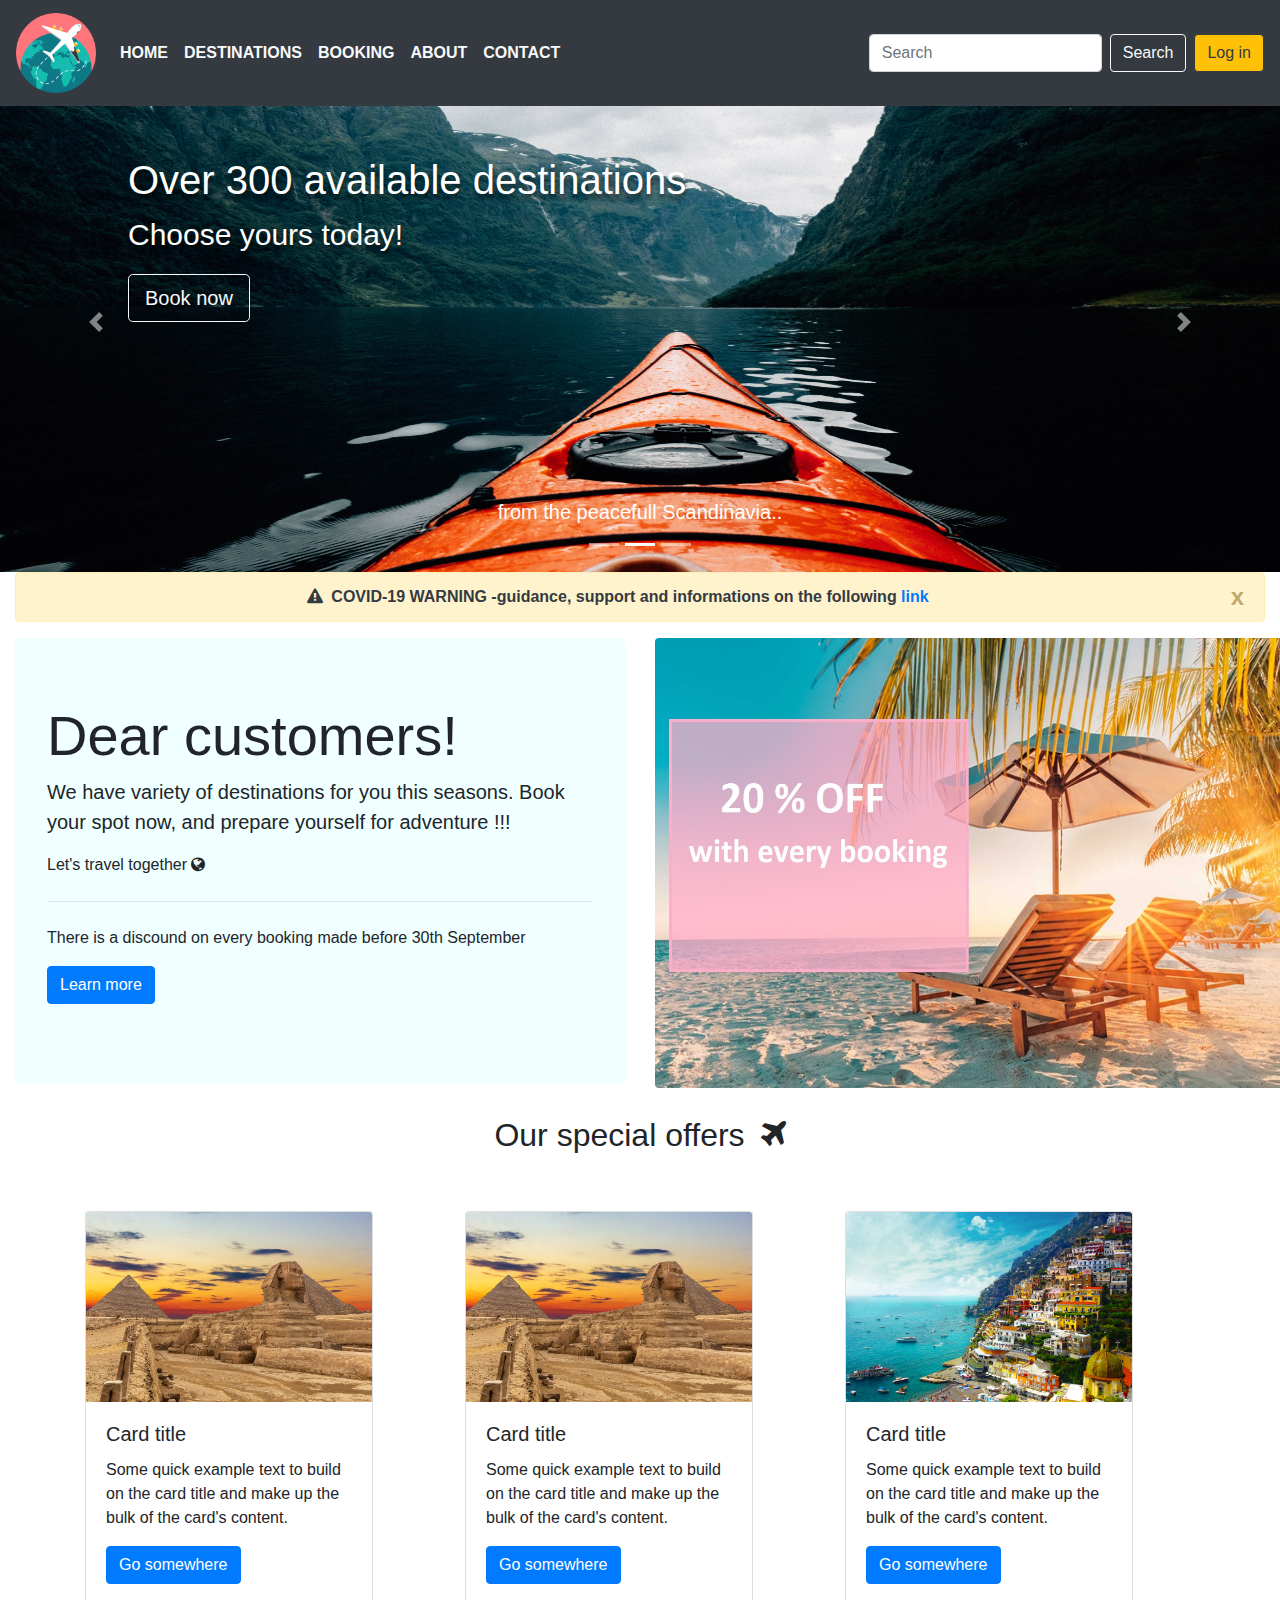
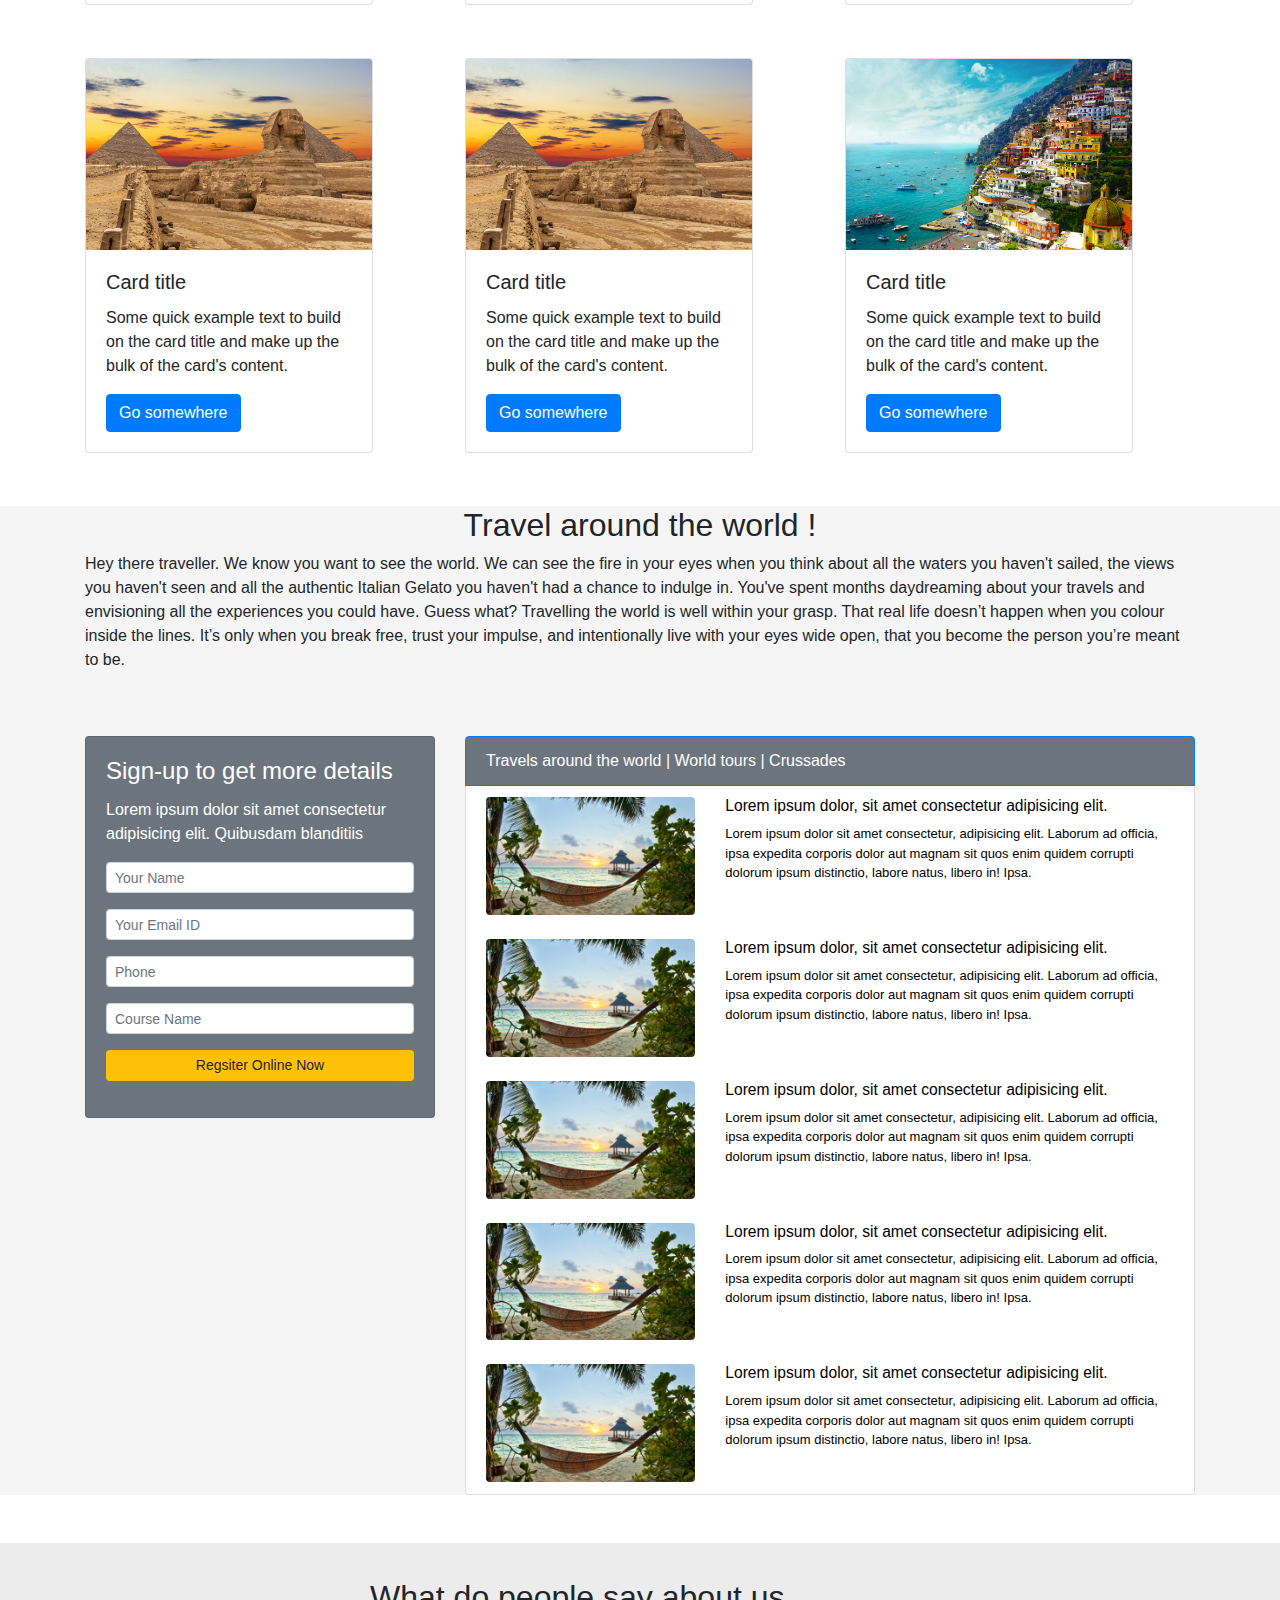
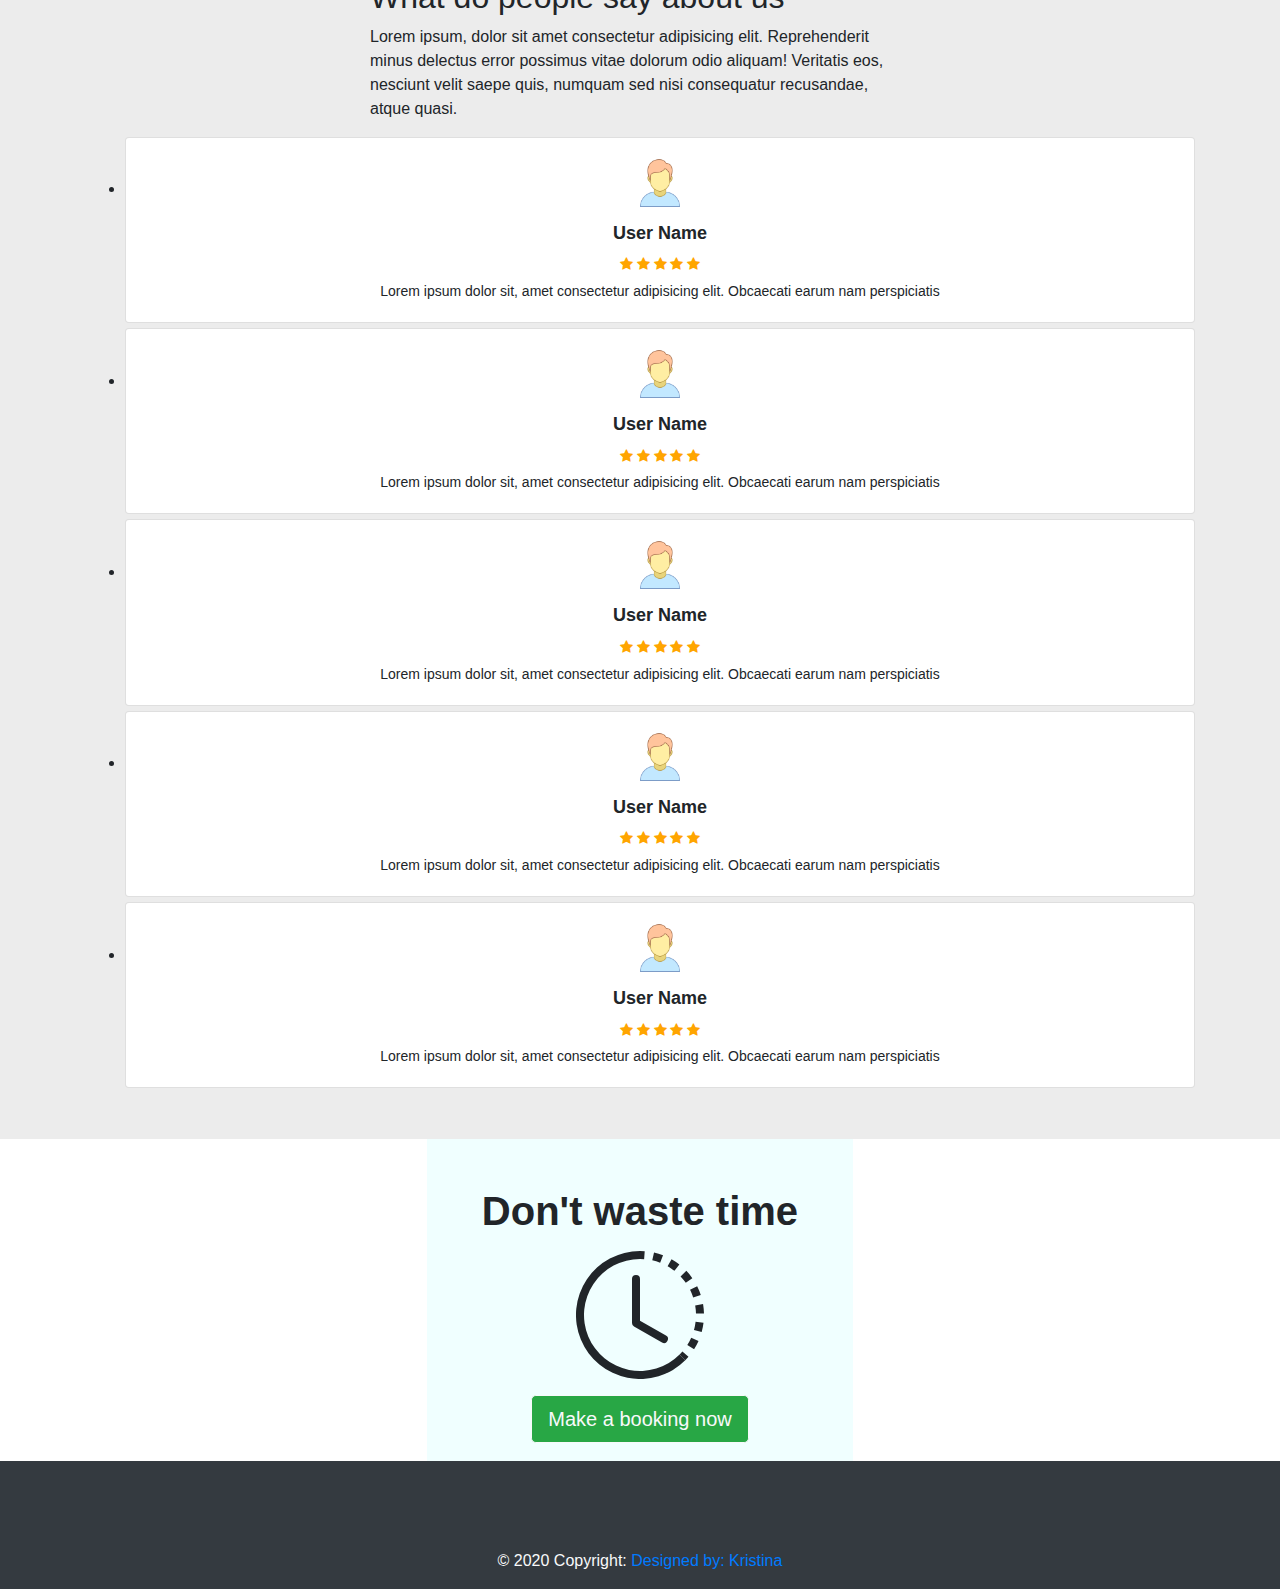
==== index.html @ 9113cfde "Initial commit" ====
<!DOCTYPE html>
<html lang="en">
<head>
<meta charset="utf-8">
<meta name="viewport" content="width=device-width, initial-scale=1">
<title>Bootstrap application</title>

<link rel="stylesheet" href="css/bootstrap.min.css">
<link rel="stylesheet" href="css/mystyle.css">
<link rel="stylesheet" href="https://cdnjs.cloudflare.com/ajax/libs/lightslider/1.1.6/css/lightslider.min.css">

<script src="https://ajax.googleapis.com/ajax/libs/jquery/3.5.1/jquery.min.js"></script>
<link rel="stylesheet" href="https://stackpath.bootstrapcdn.com/bootstrap/4.5.2/css/bootstrap.min.css" integrity="sha384-JcKb8q3iqJ61gNV9KGb8thSsNjpSL0n8PARn9HuZOnIxN0hoP+VmmDGMN5t9UJ0Z" crossorigin="anonymous">
<link href="font-awesome/css/font-awesome.min.css" rel="stylesheet" type="text/css">
<link rel="stylesheet" href="https://cdnjs.cloudflare.com/ajax/libs/font-awesome/4.7.0/css/font-awesome.min.css">
</head>
<body>

    <nav class="navbar  bg-dark navbar-expand-lg mb-5 fixed-top navbar-light ">
        <button class="navbar-toggler bg-secondary" type="button" data-toggle="collapse" data-target="#navbarTogglerDemo01" aria-controls="navbarTogglerDemo01" aria-expanded="false" aria-label="Toggle navigation">
          <span class="navbar-toggler-icon"></span>
        </button>
        <div class="collapse navbar-collapse" id="navbarTogglerDemo01">
          <a class="navbar-brand" href="#"><img src="img/travel.png" alt ="star" class="logo"></a>
          <ul class="navbar-nav mr-auto mt-2 mt-lg-0">
            <li class="nav-item active">
              <a class="nav-link text-light font-weight-bold " href="#">HOME <span class="sr-only">(current)</span></a>
            </li>
            <li class="nav-item">
              
              <a class="nav-link text-light font-weight-bold" href="destinations.html">DESTINATIONS</a>
            </li>
            <li class="nav-item">
              <a class="nav-link text-light font-weight-bold" href="#">BOOKING</a>
            </li>
            <li class="nav-item">
              <a class="nav-link text-light font-weight-bold " href="about.html">ABOUT</a>
            </li>
            <li class="nav-item">
              <a class="nav-link text-light font-weight-bold" href="#">CONTACT</a>
            </li>
          </ul>
          <form class="form-inline my-2 my-lg-0">
            <input class="form-control mr-sm-2" type="search" placeholder="Search" aria-label="Search">
            <button class="btn btn-outline-light my-2 my-sm-0" type="submit">Search</button>
            <button class="btn btn-outline-dark ml-2 bg-warning my-2 my-sm-0" type="submit">Log in</button>
          </form>
        </div>
      </nav>
      <br>
      

      <div id="carouselExampleIndicators" class="carousel slide mt-5" data-ride="carousel">
        <ol class="carousel-indicators">
          <li data-target="#carouselExampleIndicators" data-slide-to="0" ></li>
          <li data-target="#carouselExampleIndicators" data-slide-to="1" class="active"></li>
          <li data-target="#carouselExampleIndicators" data-slide-to="2"></li>
        </ol>
        <div class="carousel-inner">
          <div class="carousel-item active">
            <img class=" w-100 dimensions " src="img/canoe.jpg" alt="First slide">
            <div class="carousel-content">
                <h1>Over 300 available destinations</h1>
                <p>Choose yours today!</p>
                <button class="btn btn-outline-light btn-lg  my-2 my-sm-0" type="submit">Book now</button>
              </div>
              <div class="carousel-caption">
                <h5>from the peacefull Scandinavia..</h5>
              </div>
        
          </div>
          <div class="carousel-item">
            <img class=" w-100 dimensions" src="img/dubai.jpg" alt="Second slide">
            <div class="carousel-content">
                <h1>Only few more places left for DUBAI</h1>
                <p>Book yours today!</p>
                <button  class="btn btn-outline-light btn-lg  my-2 my-sm-0" type="submit">Book now</button>
              </div>
              <div class="carousel-caption">
                <h5>to busy cities..</h5>
              </div>
        </div>
        
          <div class="carousel-item">
            <img class="w-100 dimensions" src="img/vila.jpg" alt="Third slide">
            <div class="carousel-content">
                <h1>Lets explore the world together</h1>
                <p>Choose yours destitnation today!</p>
                <button class="btn btn-outline-light btn-lg my-2 my-sm-0" type="submit">Book now</button>
              </div>
              <div class="carousel-caption">
                <h5>we can help you find the perfect destination for you..</h5>
              </div>
        
        </div>
        </div>
        <a class="carousel-control-prev" href="#carouselExampleIndicators" role="button" data-slide="prev">
          <span class="carousel-control-prev-icon" aria-hidden="true"></span>
          <span class="sr-only">Previous</span>
        </a>
        <a class="carousel-control-next" href="#carouselExampleIndicators" role="button" data-slide="next">
          <span class="carousel-control-next-icon" aria-hidden="true"></span>
          <span class="sr-only">Next</span>
        </a>
      </div>
      
    
      <div class="container-fluid">
        <div class="row">
          <div class="col-lg-12 text-center">
          <div class="alert alert-warning alert-dismissible">
            <a href="#" class="close" data-dismiss="alert">x</a>
            <strong class="text-dark"> 
              <i class="fa fa-warning mr-2 "></i>COVID-19 WARNING -guidance, support and informations on the following <a href="https://www.gov.uk/coronavirus" target="blank">link</a> </strong>
          </div>
          </div>
        </div>
        <div class="row">
          <div class="col-lg-6">
            <div id="bg-box" class="jumbotron bg-box">
              <h1 class="display-4">Dear customers!</h1>
              <p class="lead">We have variety of destinations for you this seasons. Book your spot now, and prepare yourself for adventure !!!</p>
              <p>Let's travel together <i class="fa fa-globe"></i> </p>
              <hr class="my-4">
              <p>There is a discound on every booking made before 30th September </p>
              <p class="lead">
                <button class="btn btn-primary" type="button" data-toggle="collapse" data-target="#collapseExample" aria-expanded="false" aria-controls="collapseExample">
                  Learn more
                </button>
              </p>
              <div class="collapse " id="collapseExample">
            <!--    <div class="card bg-transparent card-body">
                  <pre id="text-size">    
                Choose  destination  <i class="fa fa-map-marker"></i>
                book hotel using our services <i class="fa fa-hotel"></i>
                and apply the coupon: <strong> 20OFFTRAVEL </strong>
                to get the discound <i class="fa fa-money"  ></i></pre>
               
                </div>
              -->
              <img src="img/slika.jpg " class="learn-more-photo">
              </div>
              </p>
            </div>
            
          </div>
          <div class="col-lg-6 ">
            <img class="photo-dim rounded" src="img/lez.jpg">
            
          </div>
        </div>
        
        
        <div class="row mb-5 ">
          <div class="col-12 ">
            <h2 class="text-center " > Our special offers<i class="fa fa-plane ml-3"></i></h2>
          </div>
         
        </div>
      </div>
     
        
        <div class="container">
          <div class="row mt-5 justify-content-center ">
            <div class="col-lg-4 col-md-4  ">
              <div class="card" style="width: 18rem;">
                <img class="card-img-top" src="img/egypt.jpg" alt="Card image cap">
                <div class="card-body">
                  <h5 class="card-title">Card title</h5>
                  <p class="card-text">Some quick example text to build on the card title and make up the bulk of the card's content.</p>
                  <a href="#" class="btn btn-primary">Go somewhere</a>
                </div>
              </div>
            </div>
            <div class="col-lg-4 col-md-4 ">
              <div class="card" style="width: 18rem;">
                <img class="card-img-top" src="img/egypt.jpg" alt="Card image cap">
                <div class="card-body">
                  <h5 class="card-title">Card title</h5>
                  <p class="card-text">Some quick example text to build on the card title and make up the bulk of the card's content.</p>
                  <a href="#" class="btn btn-primary">Go somewhere</a>
                </div>
              </div>
            </div>
            <div class="col-lg-4 col-md-4 ">
              <div class="card" style="width: 18rem;">
                <img class="card-img-top" src="img/amalfi.jpg" alt="Card image cap">
                <div class="card-body">
                  <h5 class="card-title">Card title</h5>
                  <p class="card-text">Some quick example text to build on the card title and make up the bulk of the card's content.</p>
                  <a href="#" class="btn btn-primary">Go somewhere</a>
                  
                  </div>
                </div>
              
              </div>            
           
            
          </div>
          <div class="row mt-5 justify-content-center ">
            <div class="col-lg-4 col-md-4  ">
              <div class="card" style="width: 18rem;">
                <img class="card-img-top" src="img/egypt.jpg" alt="Card image cap">
                <div class="card-body">
                  <h5 class="card-title">Card title</h5>
                  <p class="card-text">Some quick example text to build on the card title and make up the bulk of the card's content.</p>
                  <a href="#" class="btn btn-primary">Go somewhere</a>
                </div>
              </div>
            </div>
            <div class="col-lg-4 col-md-4 ">
              <div class="card" style="width: 18rem;">
                <img class="card-img-top" src="img/egypt.jpg" alt="Card image cap">
                <div class="card-body">
                  <h5 class="card-title">Card title</h5>
                  <p class="card-text">Some quick example text to build on the card title and make up the bulk of the card's content.</p>
                  <a href="#" class="btn btn-primary">Go somewhere</a>
                </div>
              </div>
            </div>
            <div class="col-lg-4 col-md-4 ">
              <div class="card" style="width: 18rem;">
                <img class="card-img-top" src="img/amalfi.jpg" alt="Card image cap">
                <div class="card-body">
                  <h5 class="card-title">Card title</h5>
                  <p class="card-text">Some quick example text to build on the card title and make up the bulk of the card's content.</p>
                  <a href="#" class="btn btn-primary">Go somewhere</a>
                  
                  </div>
                </div>
              
              </div>            
           
            
          </div>
         
        </div>

        <section class="tours mt-5 ">
          <div class="container">
              <div class="row justify-content-center">
                  <div class="col-lg-12 col-md-12">
                      <div  class=" border-secondary">
                          <h2 class="text-center">Travel around the world !</h2>
                          <p>Hey there traveller. We know you want to see the world. We can see the fire in your eyes when you think about all the waters you haven't sailed, the views you haven't seen and all the authentic Italian Gelato you haven't had a chance to indulge in. You've spent months daydreaming about your travels and envisioning all the experiences you could have. Guess what? Travelling the world is well within your grasp. 
                            That real life doesn’t happen when you colour inside the lines. It’s only when you break free, trust your impulse, and intentionally live with your eyes wide open, that you become the person you’re meant to be.
                          </p>
                      </div>
                  </div>
              </div>
              <div class="row mt-5">
                  <div class="col-lg-4 col-md-4">
                      <div class="card text-white bg-secondary sign-up-form-sidebar">
                          <div class="card-body">
                              <h4 class="card-title">Sign-up to get more details</h4>
                              <p class="card-text">Lorem ipsum dolor sit amet consectetur adipisicing elit. Quibusdam blanditiis</p>
                              <form>
                                  <div class="mb-3">
                                      <input type="text" class="form-control form-control-sm" placeholder="Your Name" required>
                                  </div>
                                  <div class="mb-3">
                                      <input type="email" class="form-control form-control-sm" placeholder="Your Email ID" required>
                                  </div>
                                  <div class="mb-3">
                                      <input type="tel" class="form-control form-control-sm" placeholder="Phone" required>
                                  </div>
                                  <div class="mb-3">
                                      <input type="text" class="form-control form-control-sm" placeholder="Course Name" required>
                                  </div>
                                  <div class="mb-3">
                                      <input type="submit" class="btn btn-warning btn-block btn-sm" value="Regsiter Online Now">
                                  </div>
                            </form>
                          </div>
                      </div>

                      
      
                  </div>
                  <div class="col-lg-8 col-md-8">
                      <div class="list-group">
                          <div class="list-group-item bg-secondary active">Travels around the world | World tours | Crussades</div>
                          <a href="#" class="list-group-item tour-item">
                              <div class="row">
                                  <div class="col-lg-4 col-md-4">
                                      <img src="img/palm.jpg" class="img-fluid rounded" alt="">
                                  </div>
                                  <div class="col-lg-8 col-md-8">
                                      <h5>Lorem ipsum dolor, sit amet consectetur adipisicing elit.</h5>
                                      <p>
                                          Lorem ipsum dolor sit amet consectetur, adipisicing elit. Laborum ad officia, ipsa expedita corporis dolor aut magnam sit quos enim quidem corrupti dolorum ipsum distinctio, labore natus, libero in! Ipsa.
                                      </p>
                                  </div>
                              </div>
                          </a>
                          <a href="#" class="list-group-item tour-item">
                              <div class="row">
                                  <div class="col-lg-4 col-md-4">
                                      <img src="img/palm.jpg" class="img-fluid rounded" alt="">
                                  </div>
                                  <div class="col-lg-8 col-md-8">
                                      <h5>Lorem ipsum dolor, sit amet consectetur adipisicing elit.</h5>
                                      <p>
                                          Lorem ipsum dolor sit amet consectetur, adipisicing elit. Laborum ad officia, ipsa expedita corporis dolor aut magnam sit quos enim quidem corrupti dolorum ipsum distinctio, labore natus, libero in! Ipsa.
                                      </p>
                                  </div>
                              </div>
                          </a>
                          <a href="#" class="list-group-item tour-item">
                              <div class="row">
                                  <div class="col-lg-4 col-md-4">
                                      <img src="img/palm.jpg" class="img-fluid rounded" alt="">
                                  </div>
                                  <div class="col-lg-8 col-md-8">
                                      <h5>Lorem ipsum dolor, sit amet consectetur adipisicing elit.</h5>
                                      <p>
                                          Lorem ipsum dolor sit amet consectetur, adipisicing elit. Laborum ad officia, ipsa expedita corporis dolor aut magnam sit quos enim quidem corrupti dolorum ipsum distinctio, labore natus, libero in! Ipsa.
                                      </p>
                                  </div>
                              </div>
                          </a>
                          <a href="#" class="list-group-item tour-item">
                              <div class="row">
                                  <div class="col-lg-4 col-md-4">
                                      <img src="img/palm.jpg" class="img-fluid rounded" alt="">
                                  </div>
                                  <div class="col-lg-8 col-md-8">
                                      <h5>Lorem ipsum dolor, sit amet consectetur adipisicing elit.</h5>
                                      <p>
                                          Lorem ipsum dolor sit amet consectetur, adipisicing elit. Laborum ad officia, ipsa expedita corporis dolor aut magnam sit quos enim quidem corrupti dolorum ipsum distinctio, labore natus, libero in! Ipsa.
                                      </p>
                                  </div>
                              </div>
                          </a>
                          <a href="#" class="list-group-item tour-item">
                              <div class="row">
                                  <div class="col-lg-4 col-md-4">
                                      <img src="img/palm.jpg" class="img-fluid rounded" alt="">
                                  </div>
                                  <div class="col-lg-8 col-md-8">
                                      <h5>Lorem ipsum dolor, sit amet consectetur adipisicing elit.</h5>
                                      <p>
                                          Lorem ipsum dolor sit amet consectetur, adipisicing elit. Laborum ad officia, ipsa expedita corporis dolor aut magnam sit quos enim quidem corrupti dolorum ipsum distinctio, labore natus, libero in! Ipsa.
                                      </p>
                                  </div>
                              </div>
                          </a>
                        
                         
                      </div>
                  </div>
              </div>
          </div>
      </section>
                                       
                                       
                                      

                                                   

      <br>
      <br>
      <section class="reviews-slider">
        <div class="container">
            <div class="row justify-content-center">
                <div class="col-lg-6 col-md-6">
                    <div class="review-text-widget">
                        <h2>What do people say about us</h2>
                        <p>Lorem ipsum, dolor sit amet consectetur adipisicing elit. Reprehenderit minus delectus error possimus vitae dolorum odio aliquam! Veritatis eos, nesciunt velit saepe quis, numquam sed nisi consequatur recusandae, atque quasi.</p>
                    </div>
                </div>
            </div>
            <div class="row">
                <div class="col-lg-12">
                    <div id="review-slider-holder">
                        <ul id="review_slider_content">
                            <li>
                                <div class="card">
                                    <div class="card-body">
                                        <img src="img/user.png" alt="">
                                        <h6 class="card-title">User Name</h6>
                                        <h5 class="star">
                                          <a href="#" ><i class="fa yellow fa-star"></i>
                                            <i class="fa yellow fa-star"></i>
                                           <i class="fa yellow  fa-star"></i>
                                            <i class="fa yellow fa-star"></i>
                                            <i class="fa yellow fa-star"></i>
                                  </a>
                                        </h5>
                                        <p class="card-text">
                                            Lorem ipsum dolor sit, amet consectetur adipisicing elit. Obcaecati earum nam perspiciatis
                                        </p>
                                    </div>
                                </div>
                            </li>
                            <li>
                                <div class="card">
                                    <div class="card-body">
                                        <img src="img/user.png" alt="">
                                        <h6 class="card-title">User Name</h6>
                                        <h5 class="star">
                                          <a href="#" ><i class="fa yellow fa-star"></i>
                                            <i class="fa yellow fa-star"></i>
                                           <i class="fa yellow  fa-star"></i>
                                            <i class="fa yellow fa-star"></i>
                                            <i class="fa yellow fa-star"></i>
                                  </a>
                                        </h5>
                                        <p class="card-text">
                                            Lorem ipsum dolor sit, amet consectetur adipisicing elit. Obcaecati earum nam perspiciatis
                                        </p>
                                    </div>
                                </div>
                            </li>
                            <li>
                                <div class="card">
                                    <div class="card-body">
                                        <img src="img/user.png" alt="">
                                        <h6 class="card-title">User Name</h6>
                                        <h5 class="star">
                                          <a href="#" ><i class="fa yellow fa-star"></i>
                                            <i class="fa yellow fa-star"></i>
                                           <i class="fa yellow  fa-star"></i>
                                            <i class="fa yellow fa-star"></i>
                                            <i class="fa yellow fa-star"></i>
                                  </a>
                                            
                                        </h5>
                                        <p class="card-text">
                                            Lorem ipsum dolor sit, amet consectetur adipisicing elit. Obcaecati earum nam perspiciatis
                                        </p>
                                    </div>
                                </div>
                            </li>
                            <li>
                                <div class="card">
                                    <div class="card-body">
                                        <img src="img/user.png" alt="">
                                        <h6 class="card-title">User Name</h6>
                                        <h5 class="star">
                                          <a href="#" ><i class="fa yellow fa-star"></i>
                                            <i class="fa yellow fa-star"></i>
                                           <i class="fa yellow  fa-star"></i>
                                            <i class="fa yellow fa-star"></i>
                                            <i class="fa yellow fa-star"></i>
                                  </a>
                                        </h5>
                                        <p class="card-text">
                                            Lorem ipsum dolor sit, amet consectetur adipisicing elit. Obcaecati earum nam perspiciatis
                                        </p>
                                    </div>
                                </div>
                            </li>
                            <li>
                                <div class="card">
                                    <div class="card-body">
                                        <img src="img/user.png" alt="">
                                        <h6 class="card-title">User Name</h6>
                                        <h5 class="star">
                                          <a href="#" ><i class="fa yellow fa-star"></i>
                                            <i class="fa yellow fa-star"></i>
                                           <i class="fa yellow  fa-star"></i>
                                            <i class="fa yellow fa-star"></i>
                                            <i class="fa yellow fa-star"></i>
                                  </a>
                                        </h5>
                                        <p class="card-text">
                                            Lorem ipsum dolor sit, amet consectetur adipisicing elit. Obcaecati earum nam perspiciatis
                                        </p>
                                    </div>
                                </div>
                            </li>
                        </ul>
                    </div>
                </div>
            </div>
        </div>
    </section>
      <div class="container-fluid">
        <div class="row">
          <div class="col-lg-4">
            <iframe width="460" height="315" src="https://www.youtube.com/embed/mfxQy5A_tHs" frameborder="0" allow="accelerometer; autoplay; encrypted-media; gyroscope; picture-in-picture" allowfullscreen></iframe>
          </div>

        <div id="bg-bottom" class="col-lg-4 text-center">
          <br>
          <br>
        <h1 class="mb-3"><strong>Don't waste time </strong></h1>
  
        <svg width="8em" height="8em" viewBox="0 0 16 16" class="bi bi-clock-history mb-3" fill="currentColor" xmlns="http://www.w3.org/2000/svg">
          <path fill-rule="evenodd" d="M8.515 1.019A7 7 0 0 0 8 1V0a8 8 0 0 1 .589.022l-.074.997zm2.004.45a7.003 7.003 0 0 0-.985-.299l.219-.976c.383.086.76.2 1.126.342l-.36.933zm1.37.71a7.01 7.01 0 0 0-.439-.27l.493-.87a8.025 8.025 0 0 1 .979.654l-.615.789a6.996 6.996 0 0 0-.418-.302zm1.834 1.79a6.99 6.99 0 0 0-.653-.796l.724-.69c.27.285.52.59.747.91l-.818.576zm.744 1.352a7.08 7.08 0 0 0-.214-.468l.893-.45a7.976 7.976 0 0 1 .45 1.088l-.95.313a7.023 7.023 0 0 0-.179-.483zm.53 2.507a6.991 6.991 0 0 0-.1-1.025l.985-.17c.067.386.106.778.116 1.17l-1 .025zm-.131 1.538c.033-.17.06-.339.081-.51l.993.123a7.957 7.957 0 0 1-.23 1.155l-.964-.267c.046-.165.086-.332.12-.501zm-.952 2.379c.184-.29.346-.594.486-.908l.914.405c-.16.36-.345.706-.555 1.038l-.845-.535zm-.964 1.205c.122-.122.239-.248.35-.378l.758.653a8.073 8.073 0 0 1-.401.432l-.707-.707z"/>
          <path fill-rule="evenodd" d="M8 1a7 7 0 1 0 4.95 11.95l.707.707A8.001 8.001 0 1 1 8 0v1z"/>
          <path fill-rule="evenodd" d="M7.5 3a.5.5 0 0 1 .5.5v5.21l3.248 1.856a.5.5 0 0 1-.496.868l-3.5-2A.5.5 0 0 1 7 9V3.5a.5.5 0 0 1 .5-.5z"/>
        </svg>

        <br>
        <button class="btn btn-lg bg-success btn-outline-light" >Make a booking now</button>
        
        
       

        </div>
        <div class="col-lg-4">
          <iframe width="460" height="315" src="https://www.youtube.com/embed/FBsoXvaKfG8" frameborder="0" allow="accelerometer; autoplay; encrypted-media; gyroscope; picture-in-picture" allowfullscreen></iframe>
        </div>
      </div>
      </div>
      

      
   

    

      

   <!-- Footer -->
<footer class="page-footer font-small text-light mdb-color bg-dark lighten-3 pt-4">

  <!-- Footer Elements -->
  <div class="container">

    <!--Grid row-->
    <div class="row">

      <!--Grid column-->
      <div class="col-lg-2 col-md-12 mb-4">

        <!--Image-->
        <div class="view overlay z-depth-1-half">
          <img src="https://mdbootstrap.com/img/Photos/Horizontal/Nature/4-col/img%20(73).jpg" class="img-fluid"
            alt="">
          <a href="">
            <div class="mask rgba-white-light"></div>
          </a>
        </div>

      </div>
      <!--Grid column-->

      <!--Grid column-->
      <div class="col-lg-2 col-md-6 mb-4">

        <!--Image-->
        <div class="view overlay z-depth-1-half">
          <img src="https://mdbootstrap.com/img/Photos/Horizontal/Nature/4-col/img%20(78).jpg" class="img-fluid"
            alt="">
          <a href="">
            <div class="mask rgba-white-light"></div>
          </a>
        </div>

      </div>
      <!--Grid column-->

      <!--Grid column-->
      <div class="col-lg-2 col-md-6 mb-4">

        <!--Image-->
        <div class="view overlay z-depth-1-half">
          <img src="https://mdbootstrap.com/img/Photos/Horizontal/Nature/4-col/img%20(79).jpg" class="img-fluid"
            alt="">
          <a href="">
            <div class="mask rgba-white-light"></div>
          </a>
        </div>

      </div>
      <!--Grid column-->

      <!--Grid column-->
      <div class="col-lg-2 col-md-12 mb-4">

        <!--Image-->
        <div class="view overlay z-depth-1-half">
          <img src="https://mdbootstrap.com/img/Photos/Horizontal/Nature/4-col/img%20(81).jpg" class="img-fluid"
            alt="">
          <a href="">
            <div class="mask rgba-white-light"></div>
          </a>
        </div>

      </div>
      <!--Grid column-->

      <!--Grid column-->
      <div class="col-lg-2 col-md-6 mb-4">

        <!--Image-->
        <div class="view overlay z-depth-1-half">
          <img src="https://mdbootstrap.com/img/Photos/Horizontal/Nature/4-col/img%20(82).jpg" class="img-fluid"
            alt="">
          <a href="">
            <div class="mask rgba-white-light"></div>
          </a>
        </div>

      </div>
      <!--Grid column-->

      <!--Grid column-->
      <div class="col-lg-2 col-md-6 mb-4">

        <!--Image-->
        <div class="view overlay z-depth-1-half">
          <img src="https://mdbootstrap.com/img/Photos/Horizontal/Nature/4-col/img%20(84).jpg" class="img-fluid"
            alt="">
          <a href="">
            <div class="mask rgba-white-light"></div>
          </a>
        </div>

      </div>
      <!--Grid column-->

    </div>
    <!--Grid row-->

  </div>
  <!-- Footer Elements -->

  <!-- Copyright -->
  <div class="footer-copyright text-center py-3">© 2020 Copyright:
    <a href="https://mdbootstrap.com/"> Designed by: Kristina</a>
  </div>
  <!-- Copyright -->

</footer>
<!-- Footer -->



<script>
  $(document).ready(function(){
      $("#review_slider_content").lightSlider({
          auto: true,
          loop: true,
          responsive : [
          {
              breakpoint:800,
              settings: {
                  item:3,
                  slideMove:1,
                  slideMargin:6,
              }
          },
          {
              breakpoint:480,
              settings: {
                  item:1,
                  slideMove:1
              }
          }
          ]
      });
  })
</script>




    <!-- JS, Popper.js, and jQuery -->
    <script src="https://code.jquery.com/jquery-3.5.1.min.js"></script>
<script src="https://code.jquery.com/jquery-3.5.1.slim.min.js" integrity="sha384-DfXdz2htPH0lsSSs5nCTpuj/zy4C+OGpamoFVy38MVBnE+IbbVYUew+OrCXaRkfj" crossorigin="anonymous"></script>
<script src="https://cdn.jsdelivr.net/npm/popper.js@1.16.1/dist/umd/popper.min.js" integrity="sha384-9/reFTGAW83EW2RDu2S0VKaIzap3H66lZH81PoYlFhbGU+6BZp6G7niu735Sk7lN" crossorigin="anonymous"></script>
<script src="https://stackpath.bootstrapcdn.com/bootstrap/4.5.2/js/bootstrap.min.js" integrity="sha384-B4gt1jrGC7Jh4AgTPSdUtOBvfO8shuf57BaghqFfPlYxofvL8/KUEfYiJOMMV+rV" crossorigin="anonymous"></script>
<script src="https://cdnjs.cloudflare.com/ajax/libs/lightslider/1.1.6/js/lightslider.min.js"></script>

</body>
</html>
---- css/mystyle.css ----
.no-padding {
    padding-left: 0;
    padding-right: 0;
}

.img-flluid {
    width: 100%;
    height: 15%;
}

.top-right {
    position: absolute;
    top:100px;
    right: 200px;
    font-family: comic sans ms;
    font-style: oblique;
    color: bisque;
    font-size: 50px;
    
}

.intro{
    align-content: center;
    align-items: center;
    text-align: center;
}
#map {
    height: 400px;  /* The height is 400 pixels */
    width: 100%;  /* The width is the width of the web page */
   }

.bottom {
    bottom: -100px;
    height: 60px;
    position: absolute;
    width: 100%;
    
}
.nav-item:hover {
font-size: 20px;


}
.dimensions-about {
    width: 600px;
    height: 500px;
    margin-bottom: 10px;
}
.top{
    background-color: darkcyan;
}
.logo {
    width: 80px;
    height: 80px;
}
.dimensions {
    height: 500px;
}
.carousel-content {
    position: absolute;
    bottom: 50%;
    left: 10%;
    z-index: 20;
    text-decoration-style: wavy;
    font-size: 30px;  

    color:white;
    text-shadow: 0 5px 5px rgba(0,0,0,.6);
  }
  
.bhov:hover {
    color: black;
}

.nav-col {
    background-color: lavender;
}
.yellow {
    color:orange;
}
.red {
    color: red;
}
.photo-dim {
    width: 650px;
    height: 450px;
    
}
#bg-box{
    background-color:azure;
    animation-name: change;
    animation-duration: 3s;
    animation-iteration-count: infinite;

}

@keyframes change{
    from {
        background-color: azure;
    }
   to{
       background-color:#F4ECF7;
   }
}



#text-size {
    font-size: 20px;
}
#bg-bottom{
    background-color:azure;
    animation-name: change;
    animation-duration: 3s;
    animation-iteration-count: infinite;

}
.card{
    margin-bottom: 5px;
}
 .reviews-slider  {
    padding-top: 35px;
    padding-bottom: 35px;
}
.reviews-slider{
    background-color: #ececec;
}
.center {
    align-self:center ;
}


.card:hover{
    box-shadow: 2px 2px 12px rgba(0,0,0,0.3);
}
.tour-item{
    font-size: small;
    padding-top: 20px;
    color: black;
}
.tour-item h5{
    font-size: 1.2em;
}
.tours, .page-content{
    background-color: whitesmoke;
}
.learn-more-photo {
    width: 650px;
    height: 450px;
}
.rev {
    width: 400px;
}
#review_slider_content li .card{
    text-align: center;
}
#review_slider_content li .card img{
    width: 50px;
    margin-bottom: 15px;
}
#review_slider_content li .card .card-title{
    font-size: 18px;
    font-weight: bold;
}
#review_slider_content li .card .star{
    color: orange;
    font-size: 14px;
}
#review_slider_content li .card .card-text{
    font-size: 14px;
}
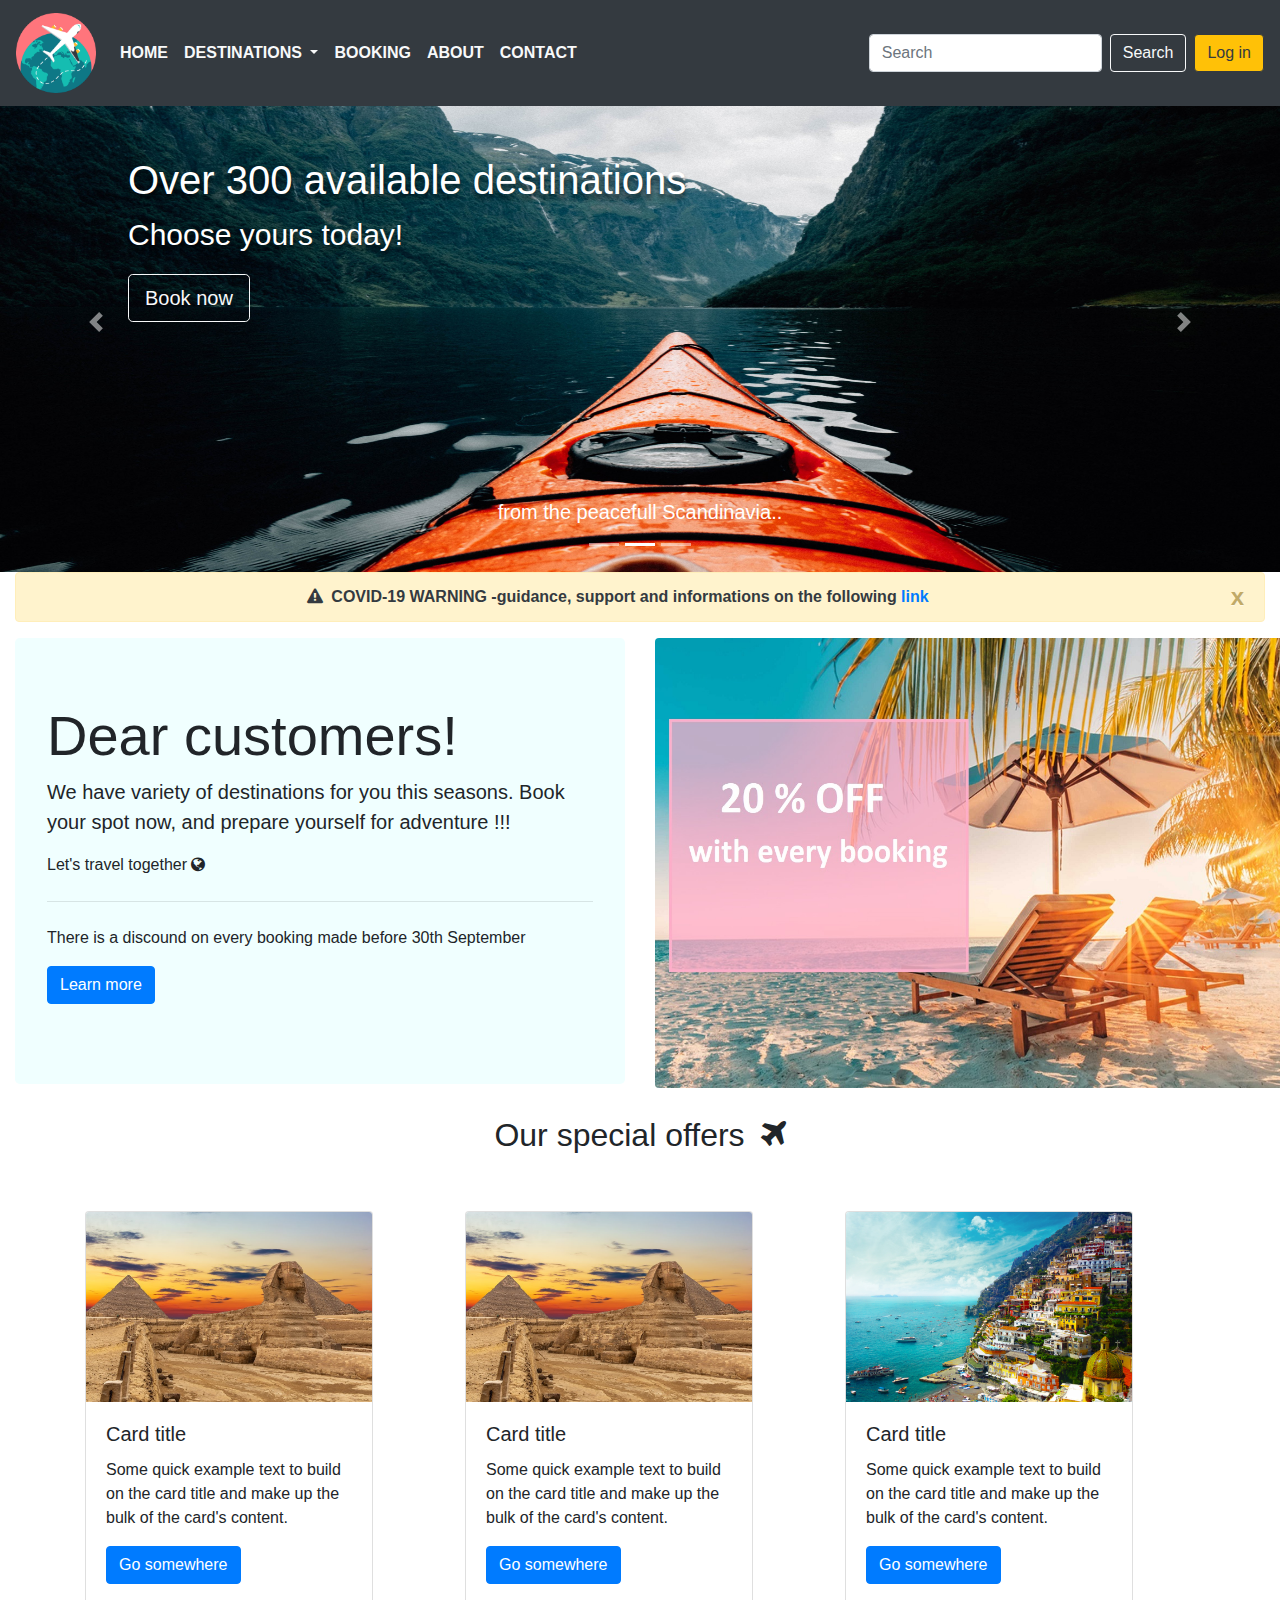
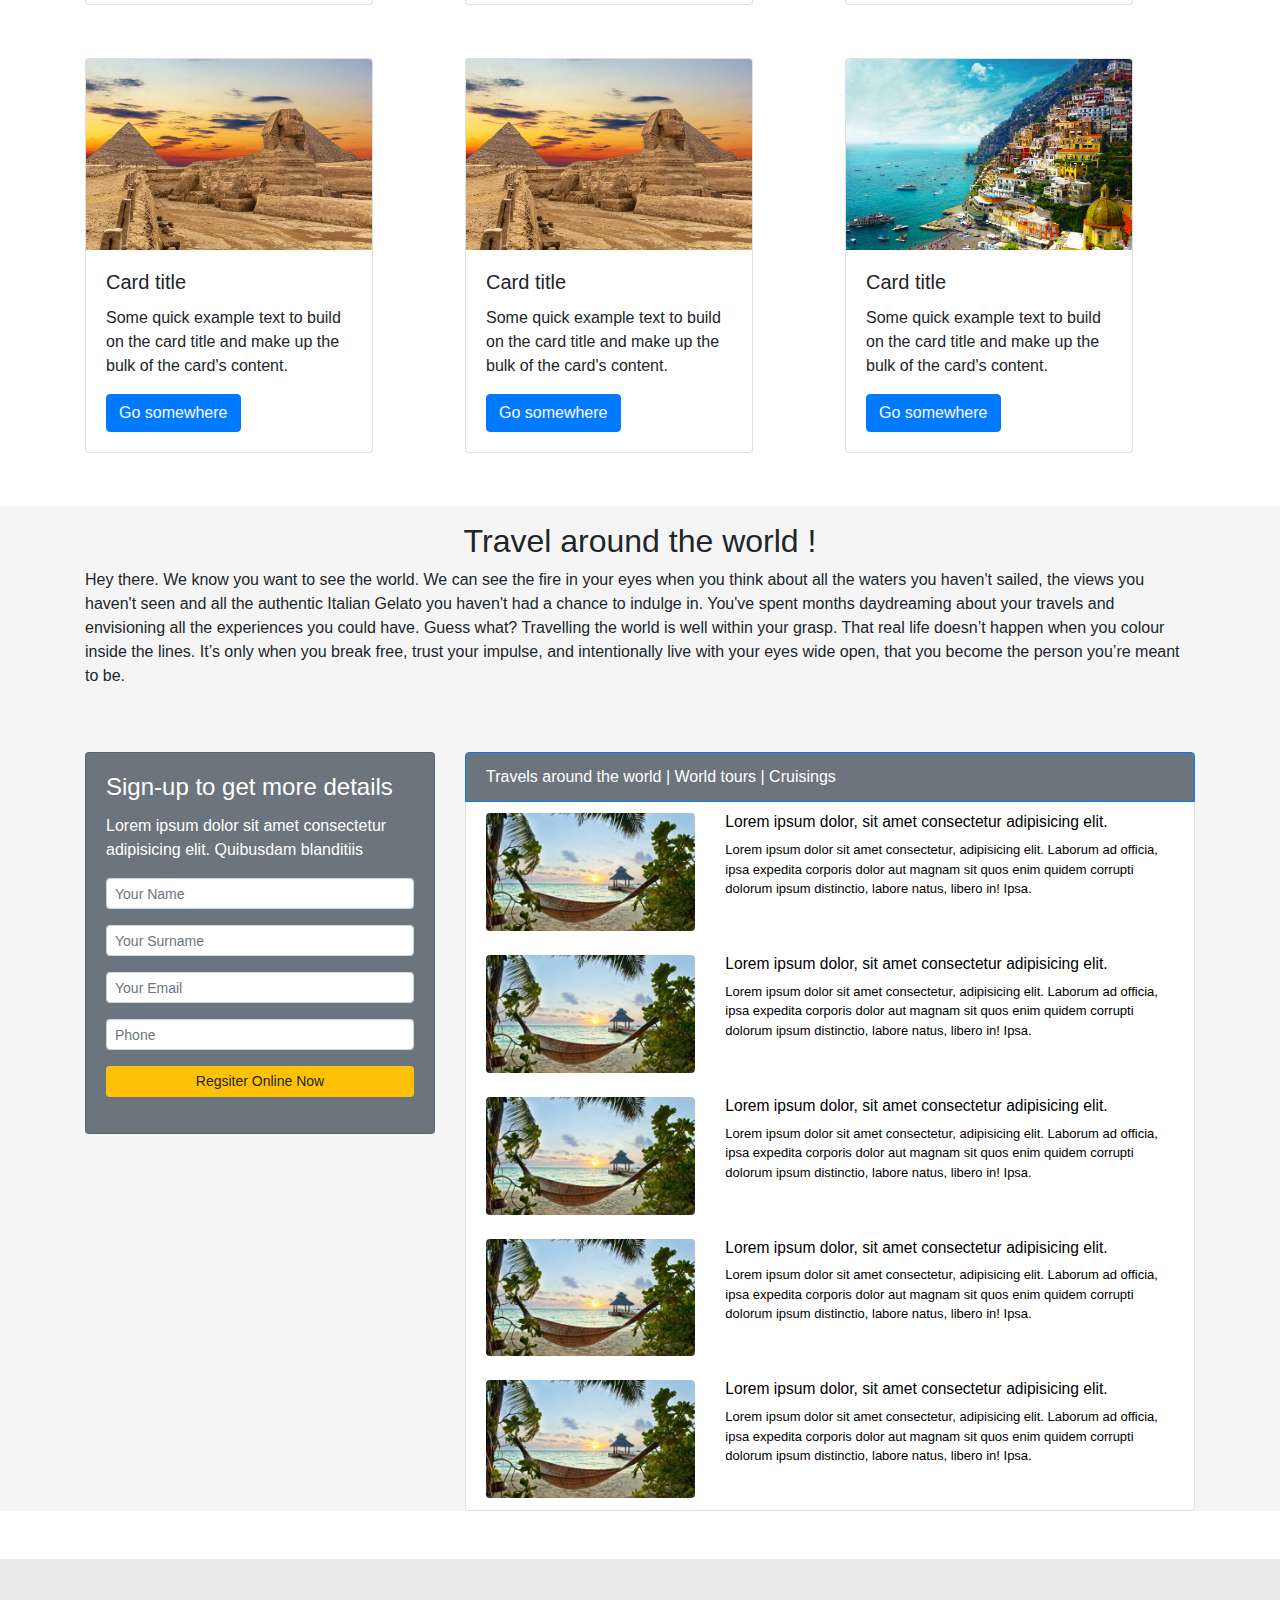
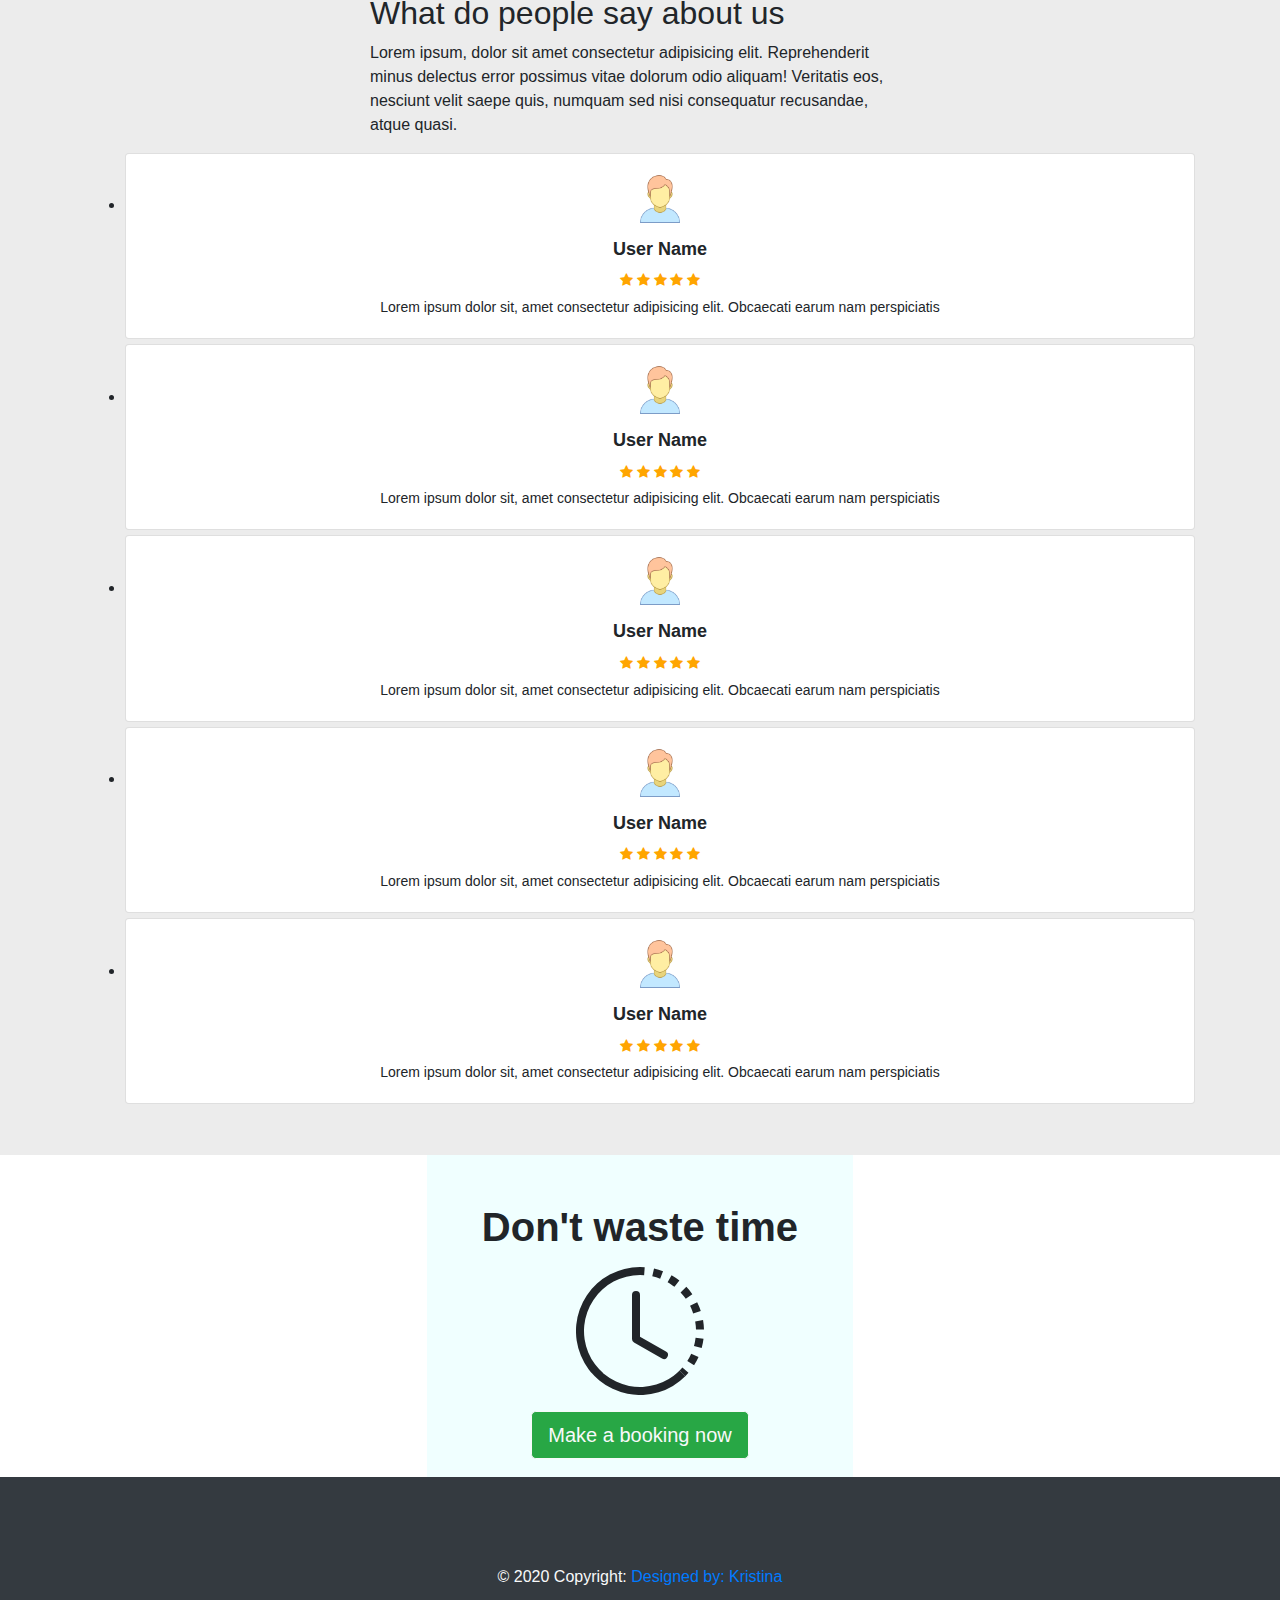
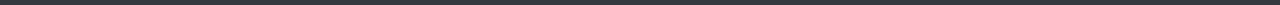
==== commit 47feb038: "minor changes" ====
--- a/index.html
+++ b/index.html
@@ -26,9 +26,20 @@
             <li class="nav-item active">
               <a class="nav-link text-light font-weight-bold " href="#">HOME <span class="sr-only">(current)</span></a>
             </li>
-            <li class="nav-item">
-              
-              <a class="nav-link text-light font-weight-bold" href="destinations.html">DESTINATIONS</a>
+            
+            <li class="nav-item dropdown">
+              <a class="nav-link dropdown-toggle text-light font-weight-bold" href="#" id="navbarDropdown" role="button" data-toggle="dropdown" aria-haspopup="true" aria-expanded="false">
+                DESTINATIONS
+              </a>
+              <div class="dropdown-menu" aria-labelledby="navbarDropdown">
+                <a class="dropdown-item" href="#"><i class="fa fa-map-marker mr-3 "></i>Europe</a>
+                <a class="dropdown-item" href="#"><i class="fa fa-map-marker mr-3 "></i>Asia</a>
+                <a class="dropdown-item" href="#"><i class="fa fa-map-marker mr-3 "></i>Africa</a>
+                <a class="dropdown-item" href="#"><i class="fa fa-map-marker mr-3 "></i>America</a>
+                <a class="dropdown-item" href="#"><i class="fa fa-map-marker mr-3 "></i>Latin America</a>
+                <div class="dropdown-divider"></div>
+                <a class="dropdown-item" href="#"> <i class="fa fa-anchor mr-3 "></i>Cruisings</a>
+              </div>
             </li>
             <li class="nav-item">
               <a class="nav-link text-light font-weight-bold" href="#">BOOKING</a>
@@ -241,8 +252,8 @@
               <div class="row justify-content-center">
                   <div class="col-lg-12 col-md-12">
                       <div  class=" border-secondary">
-                          <h2 class="text-center">Travel around the world !</h2>
-                          <p>Hey there traveller. We know you want to see the world. We can see the fire in your eyes when you think about all the waters you haven't sailed, the views you haven't seen and all the authentic Italian Gelato you haven't had a chance to indulge in. You've spent months daydreaming about your travels and envisioning all the experiences you could have. Guess what? Travelling the world is well within your grasp. 
+                          <h2 class="text-center mt-3">Travel around the world !</h2>
+                          <p>Hey there. We know you want to see the world. We can see the fire in your eyes when you think about all the waters you haven't sailed, the views you haven't seen and all the authentic Italian Gelato you haven't had a chance to indulge in. You've spent months daydreaming about your travels and envisioning all the experiences you could have. Guess what? Travelling the world is well within your grasp. 
                             That real life doesn’t happen when you colour inside the lines. It’s only when you break free, trust your impulse, and intentionally live with your eyes wide open, that you become the person you’re meant to be.
                           </p>
                       </div>
@@ -259,14 +270,17 @@
                                       <input type="text" class="form-control form-control-sm" placeholder="Your Name" required>
                                   </div>
                                   <div class="mb-3">
-                                      <input type="email" class="form-control form-control-sm" placeholder="Your Email ID" required>
-                                  </div>
+                                    <input type="email" class="form-control form-control-sm" placeholder="Your Surname" required>
+                                  </div>
+                                  <div class="mb-3">
+                                      <input type="email" class="form-control form-control-sm" placeholder="Your Email " required>
+                                  </div>
+
+
                                   <div class="mb-3">
                                       <input type="tel" class="form-control form-control-sm" placeholder="Phone" required>
                                   </div>
-                                  <div class="mb-3">
-                                      <input type="text" class="form-control form-control-sm" placeholder="Course Name" required>
-                                  </div>
+                                  
                                   <div class="mb-3">
                                       <input type="submit" class="btn btn-warning btn-block btn-sm" value="Regsiter Online Now">
                                   </div>
@@ -279,7 +293,7 @@
                   </div>
                   <div class="col-lg-8 col-md-8">
                       <div class="list-group">
-                          <div class="list-group-item bg-secondary active">Travels around the world | World tours | Crussades</div>
+                          <div class="list-group-item bg-secondary active">Travels around the world | World tours | Cruisings</div>
                           <a href="#" class="list-group-item tour-item">
                               <div class="row">
                                   <div class="col-lg-4 col-md-4">
--- a/css/mystyle.css
+++ b/css/mystyle.css
@@ -18,7 +18,13 @@
     font-size: 50px;
     
 }
-
+.dropdown-item:hove {
+    background-color: beige;
+}
+.banner {
+    width: 100%;
+    height: 500px;
+}
 .intro{
     align-content: center;
     align-items: center;
